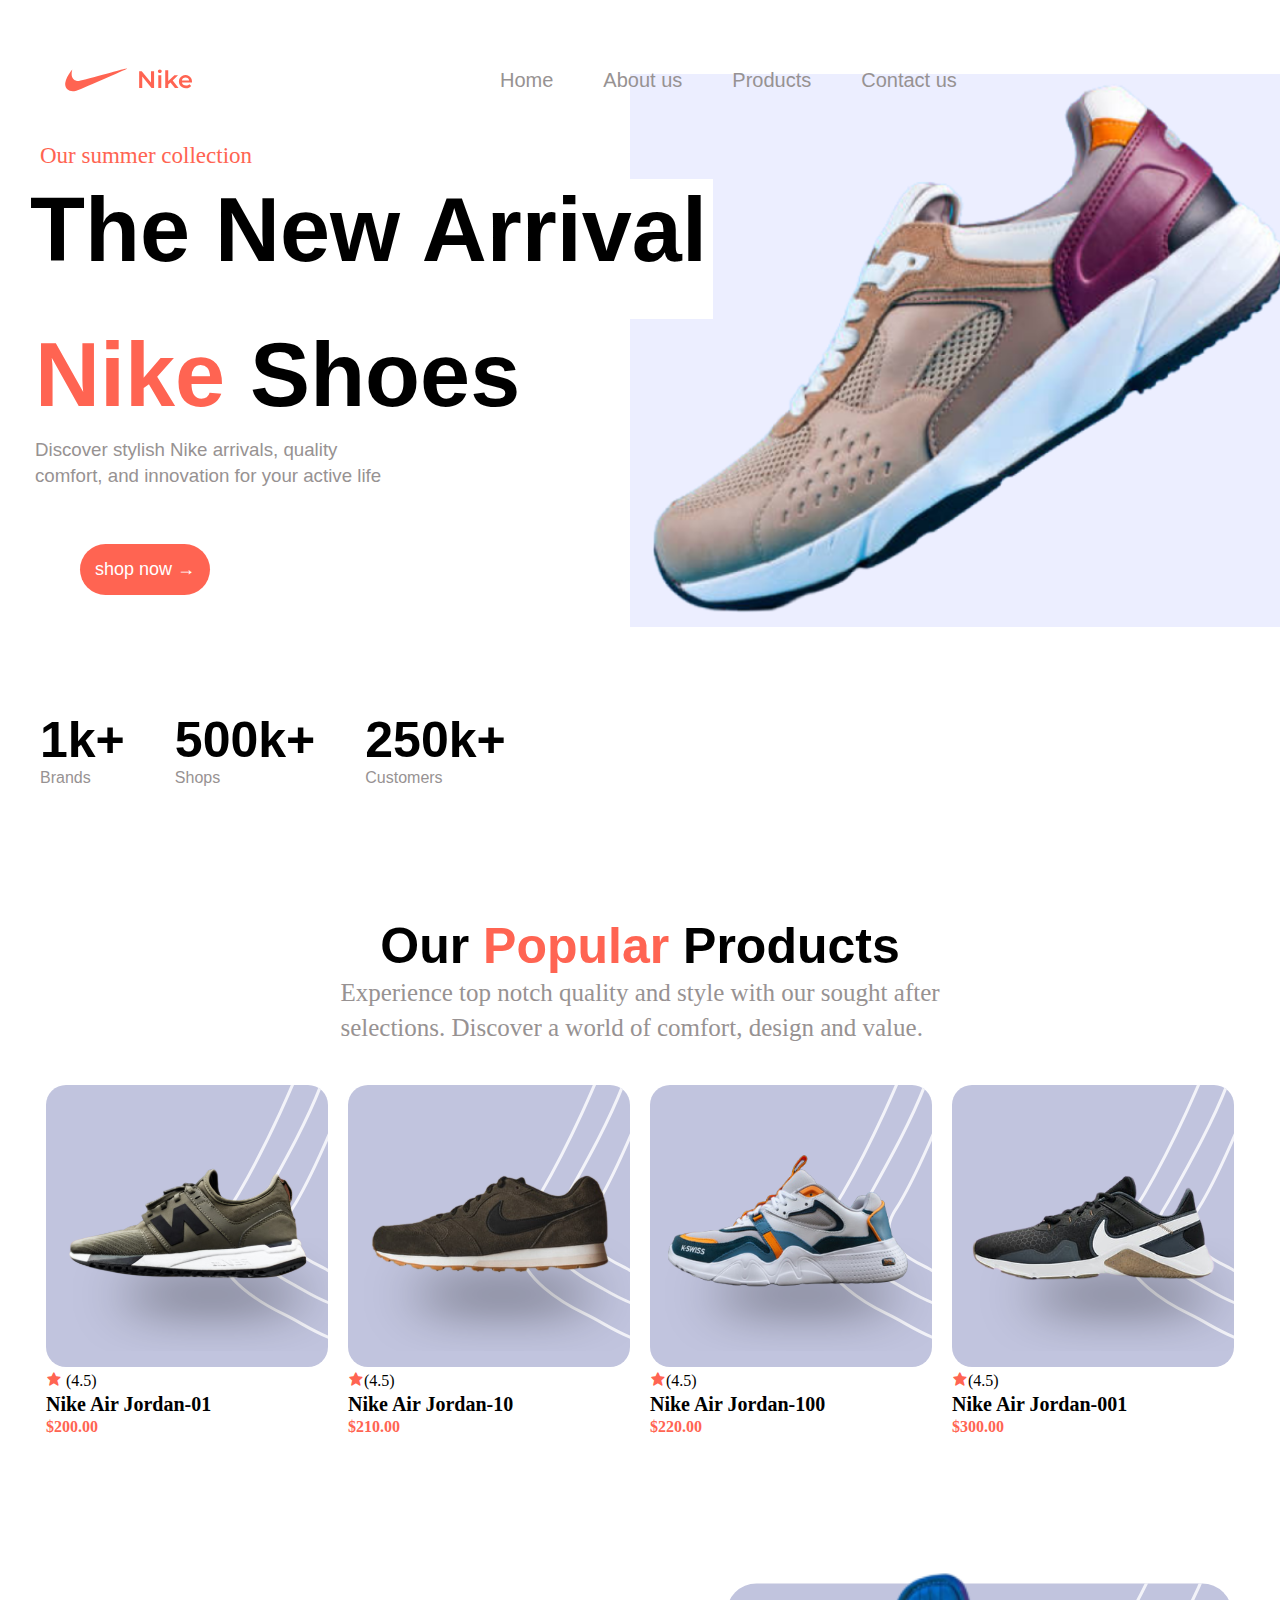
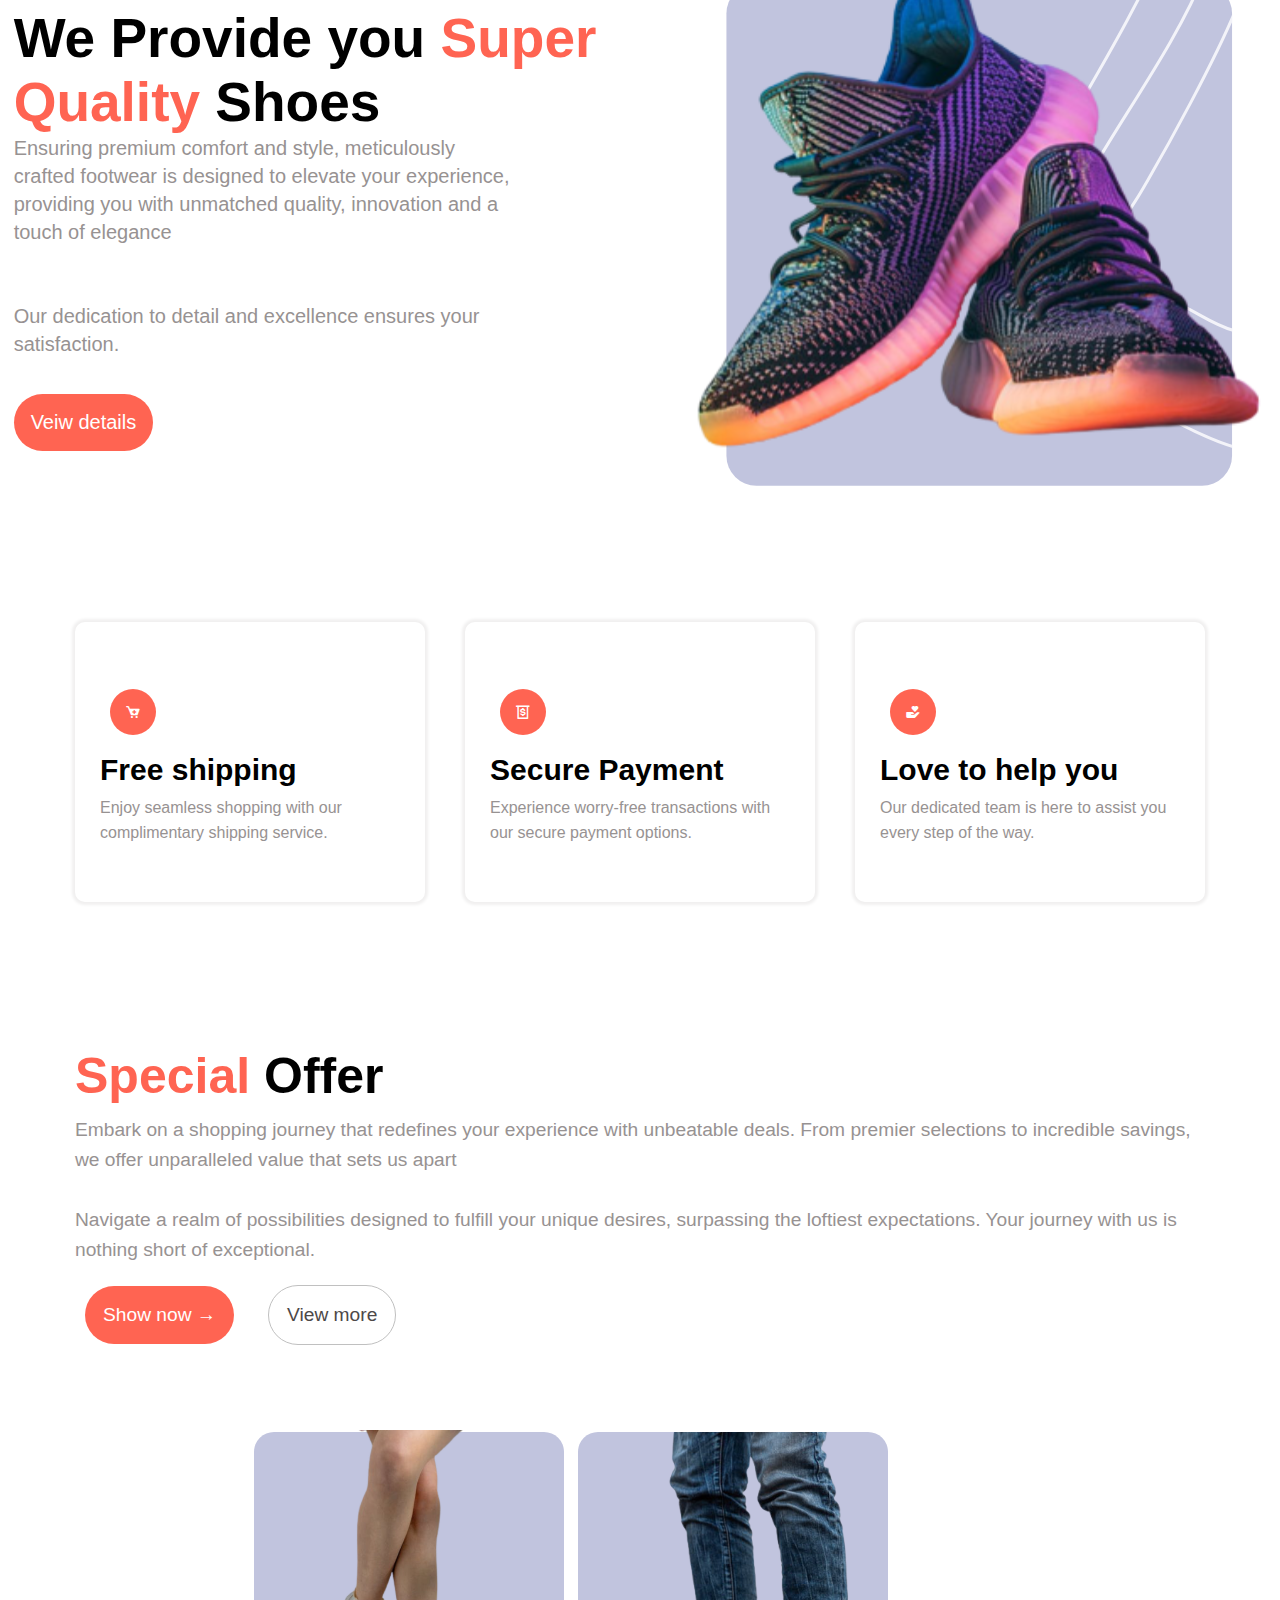
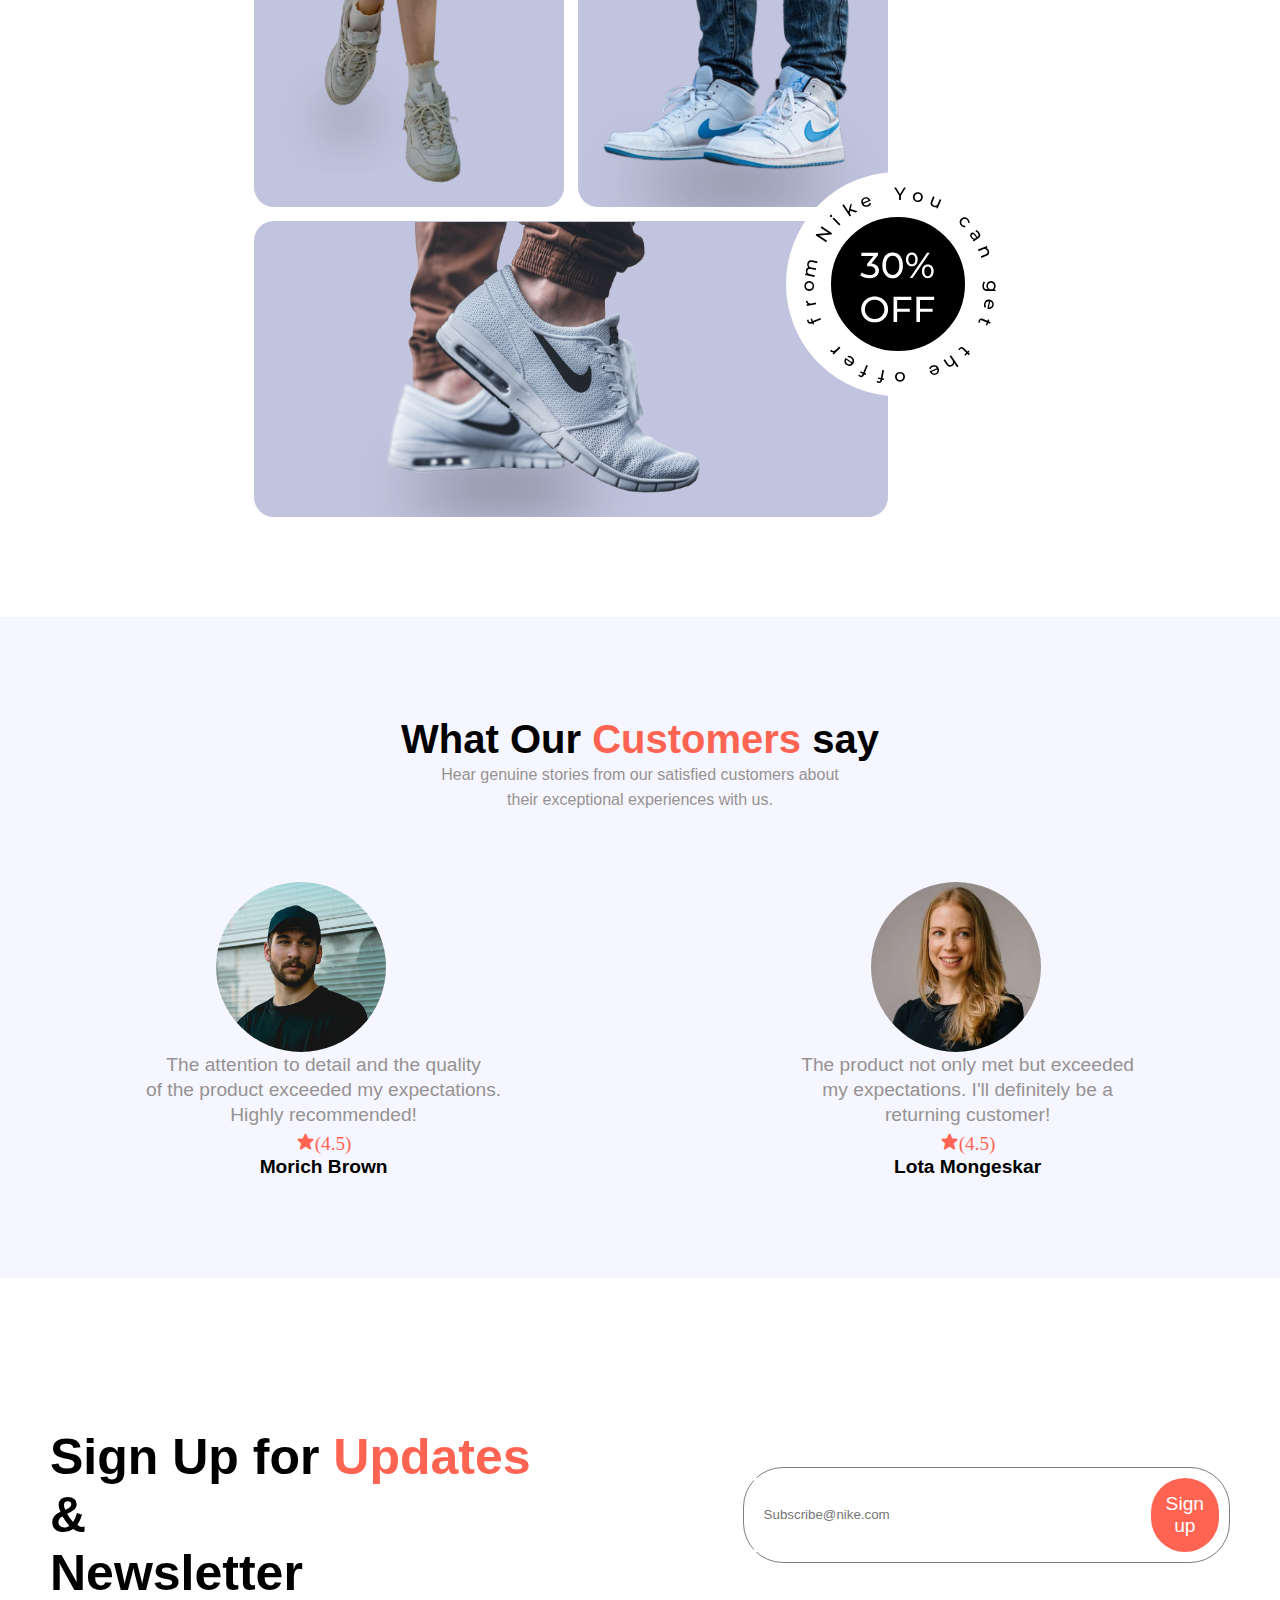
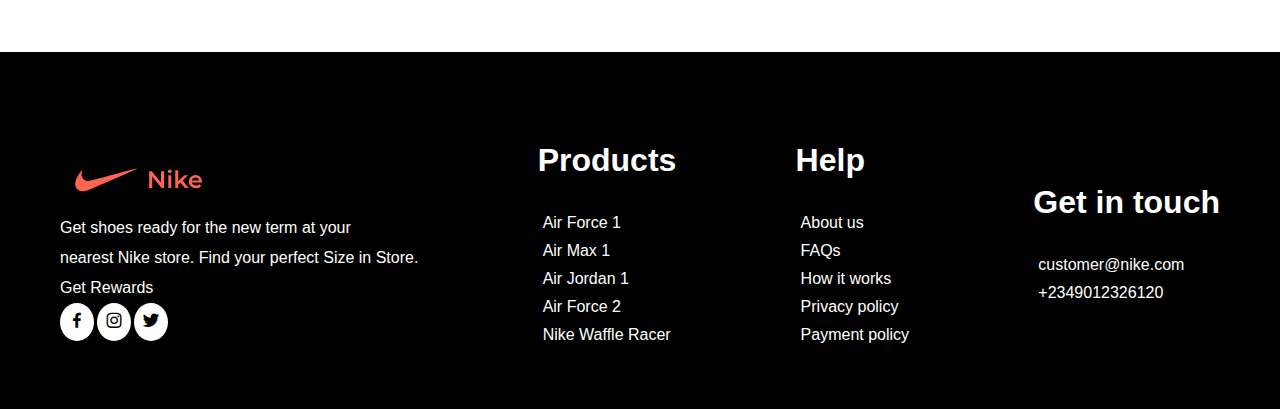
==== index.html @ fdbd0d97 "my first commit" ====
<!DOCTYPE html>
<html lang="en">

<head>
    <meta charset="UTF-8">
    <meta name="viewport" content="width=device-width, initial-scale=1.0">
    <title>Nike project</title>
    <link href='https://unpkg.com/boxicons@2.1.4/css/boxicons.min.css' rel='stylesheet'>
    <link rel="stylesheet" href="./assets/css/Nikeproject.css">
</head>

<body>
    <!-- First section -->
    <section>
        <div class="secI">
            <nav class="mainnav">
                <div class="logo"><img src="./assets/img/nike logo.svg"></div>
                <ul class="navi">
                    <li><a href="#nav">Home</a></li>
                    <li><a href="#nav">About us</a></li>
                    <li><a href="#nav">Products</a></li>
                    <li><a href="#nav">Contact us</a></li>
                </ul>
            </nav>
            <div>
                <div class="summer">
                    <p>Our summer collection</p>
                    <div id="new">
                        <h1>The New Arrival <br></h1>
                    </div>
                    <h2><span>Nike</span> Shoes</h2>
                    <h3>Discover stylish Nike arrivals, quality <br> comfort, and innovation for your active life</h3>
                    <button>shop now &rightarrow;<a href="#nav"></a></button>
                </div>
                <div class="BS">
                    <img src="./assets/img/big-shoe1.png" alt="" id="bigShoe">
                </div>
            </div>
            <div class="CB">
                <div class="">
                    <h1>1k+</h1>
                    <p>Brands</p>
                </div>
                <div>
                    <h1>500k+</h1>
                    <p>Shops</p>
                </div>
                <div class="">
                    <h1>250k+</h1>
                    <p>Customers</p>
                </div>
            </div>
        </div>
    </section>
    <!-- SECOND SECTION  -->
    <section class="secII">
        <div class="poproducts">
            <h1>Our <span>Popular</span> Products</h1>
            <p>Experience top notch quality and style with our sought after <br>
                selections. Discover a world of comfort, design and value.</p>
            <div class="popro">
                <div class="prod">
                    <img src="./assets/img/shoe7-BsqIJIUL.svg" alt=""><br>
                    <i class='bx bxs-star'></i> (4.5)
                    <p>Nike Air Jordan-01</p>
                    <span>$200.00</span>
                </div>
                <div class="prod">
                    <img src="./assets/img/shoe6-BuulgwAs.svg"><br>
                    <i class='bx bxs-star'></i>(4.5)
                    <p>Nike Air Jordan-10</p>
                    <span>$210.00</span>
                </div>
                <div class="prod">
                    <img src="./assets/img/shoe5-d8rHvqaM.svg" alt=""><br>
                    <i class='bx bxs-star'></i>(4.5)
                    <p>Nike Air Jordan-100</p>
                    <span>$220.00</span>
                </div>
                <div class="prod">
                    <img src="./assets/img/black shoe.svg" alt=""><br>
                    <i class='bx bxs-star'></i>(4.5)
                    <p>Nike Air Jordan-001</p>
                    <span>$300.00</span>
                </div>
            </div>
        </div>
    </section>
    <!-- SECTION 3 -->
    <section class="secIII">
        <div class="divIII">
            <div class="text">
                <h1>We Provide you <span>Super <br> Quality</span> Shoes</h1>
                <p>Ensuring premium comfort and style, meticulously <br>
                    crafted footwear is designed to elevate your experience, <br>
                    providing you with unmatched quality, innovation and a <br>
                    touch of elegance <br><br><br>
                    Our dedication to detail and excellence ensures your <br> satisfaction. </p>
                <br><br>
                <button>Veiw details</button>
            </div>
            <div>
                <img src="./assets/img/shoe8-BH9UJl2O.svg" alt="">
            </div>
        </div>
    </section>
    <!-- SECTION 4 (WHAT TO EXPECT)  -->
    <section class="secIV">
        <div class="whattoexpect">
            <div class="ship  WTE">
                <i class='bx bxs-cart-add'></i>
                <h2>Free shipping</h2>
                <p>Enjoy seamless shopping with our <br>
                    complimentary shipping service.</p>
            </div>
            <div class="withdraw WTE">
                <i class='bx bx-money-withdraw' undefined></i>
                <h2>Secure Payment</h2>
                <p>Experience worry-free transactions with our
                    secure payment options.</p>
            </div>
            <div class="help WTE">
                <i class='bx bxs-donate-heart'></i>
                <h2>Love to help you</h2>
                <p>Our dedicated team is here to assist you every
                    step of the way.</p>
            </div>
        </div>
    </section>
    <!-- SECTION 5 -->
    <section class="secV">
        <div>
            <div class="Special">
                <h1><span>Special</span> Offer</h1>
                <p>Embark on a shopping journey that redefines your
                    experience with unbeatable deals. From premier selections to incredible savings,<br>
                    we offer unparalleled value that sets us apart <br><br>
                    Navigate a realm of possibilities designed to fulfill your unique desires, surpassing the loftiest
                    expectations. Your journey with us is <br>
                    nothing short of exceptional.</p>
                <button id="Show">Show now &rightarrow;</button> <button id="view">View more</button>
            </div>
            <div class="trio">
                <img src="./assets/img/trio.svg" alt="">
            </div>
        </div>
    </section>
    <section class="secVI">
        <div class="say">
            <h1>What Our <span>Customers </span>say</h1>
            <p>Hear genuine stories from our satisfied customers about <br></p>
            <p>their exceptional experiences with us.</p>
        </div>
        <div class="rev">
            <div class="man">
                <img src="./assets/img/customer1-man.jpeg" alt="" width="170px" style="border-radius: 100px;">
                <p>The attention to detail and the quality <br> of the product exceeded my expectations. <br>
                    Highly recommended!</p>
                <i class='bx bxs-star'>(4.5)</i>
                <h3>Morich Brown</h3>
            </div>
            <div class="woman">
                <img src="./assets/img/customer2-woman.svg" alt="" width="170px">
                <p>The product not only met but exceeded <br>
                    my expectations. I'll definitely be a <br> returning customer!</p>
                <i class='bx bxs-star'>(4.5)</i>
                <h3>Lota Mongeskar</h3>
            </div>
        </div>
    </section>
    <!-- SECTION 6 -->
    <section class="secVII">
        <div class="reachout">
            <div class="Signup">
                <h1>Sign Up for <span>Updates</span> & <br> Newsletter</h1>
            </div>
            <div>
                <div class="inp">
                    <input type="text" placeholder="Subscribe@nike.com">
                    <button>Sign up</button>
                </div>
            </div>
        </div>
    </section>
    <!-- SECTION 7 -->
    <section class="secVIII">
        <div class="black">
            <div>
                <img src="./assets/img/nike logo.svg" alt="">
                <p>Get shoes ready for the new term at your <br>
                    nearest Nike store. Find your perfect Size in Store. <br>
                    Get Rewards </p>
                    <div class="icons-div">
                        <a href="#" class="link">
                            <i class='bx bxl-facebook'></i>
                        </a>
                        <a href="#" class="link">
                            <i class='bx bxl-instagram'></i>
                        </a>
                        <a href="#" class="link">
                            <i class='bx bxl-twitter'></i>
                        </a>

                    </div>
            </div>
            <div class="duct">
                <h1>Products</h1>
                <li>Air Force 1</li>
                <li>Air Max 1</li>
                <li>Air Jordan 1</li>
                <li>Air Force 2</li>
                <li>Nike Waffle Racer</li>
            </div>
            <div>
                <h1>Help</h1>
                <li>About us</li>
                <li>FAQs</li>
                <li>How it works</li>
                <li>Privacy policy</li>
                <li>Payment policy</li>
            </div>
            <div>
                <h1>Get in touch</h1>
                <li>customer@nike.com</li>
                <li>+2349012326120</li>
            </div>
        </div>
    </section>
</body>

</html>
---- assets/css/Nikeproject.css ----
* {
    margin: 0;
    padding: 0;
    box-sizing: border-box;
}

/* first section */
.logo {
    padding: 35px;
    /* margin: 10px; */
    margin-right: 15px;
    width: fit-content;
}
.secI{
    /* margin-right: 20%; */
    padding: 30px;
}
#bigShoe {
    position: relative;
    right: 80px;
    background-color: #eceeff;
    height: 100%;
    bottom: 2100px;
    margin:0 ;
    top: 0px;
    width: 55%;
    /* right: 100px; */
    left: 600px;
    z-index: -1;
}
.BS{
    margin-top: -55%;
    height: 90%;
    /* box-sizing: border-box; */
}
.navi a {
    text-decoration: none;
    list-style: none;
    color: #979292;
    display: flex;
    font-size: 20px;
    font-family: Arial, Helvetica, sans-serif;
}
/* .mainnav{
    position: fixed;
} */
ul{
    display: flex;
    gap: 50px;
    position: absolute;
    right: 300px;
    left: 500px;
    padding: 0;
    width: fit-content;
    margin-top: -5%;
}
.navi li {
    list-style: none;
    display: flex;
}
.summer p{
    font-size: 23px;
    color: #ff6452;
    padding: 10px;
}
#new h1{
    font-size: 90px;
    font-family: Arial, Helvetica, sans-serif;
    
}
#new{
    width: 56%;
    height: 140px;
    background-color: white;
}
.summer h2{
    font-size: 90px;
    font-family: Arial, Helvetica, sans-serif;
    padding: 5px;
}
.summer span{
    color: #ff6452;
}
.summer h3{
    color: #979292;
    font-family: Arial, Helvetica, sans-serif;
    font-weight: 100;
    padding: 5px;
    line-height: 140%;
}
.summer button{
    border: none;
    color: white;
    background-color: #ff6452;
    padding: 15px 15px 15px 15px;
    border-radius: 30px;
    font-family: Arial, Helvetica, sans-serif;
    font-size: 18px;
    margin: 50px;
    margin-bottom: 150px;
}
.CB{
    display: flex;
    gap: 50px;
    padding: 10px;
    margin-top: 70px;
}
.CB h1{
    font-size: 50px;
    font-family: Arial, Helvetica, sans-serif;
}
.CB p{
    color: #979292;
    font-family: Arial, Helvetica, sans-serif;
}
/* SECOND SECTION  */
.secII{
    padding-top: 60px;
}
.poproducts{
    padding: 30px;
    display: flex;
    flex-direction: column;
    align-items: center;
    justify-content: center;
}
.poproducts h1{
    font-family: Arial, Helvetica, sans-serif;
    font-size: 50px;
}
.poproducts span{
    color: #ff6452;
}
.poproducts p{
    color: #979292;
    line-height: 140%;
    font-size: 25px;
}
.popro{
    display: flex;
    gap: 20px;
    padding-top: 40px;
}
.bxs-star{
    color: #ff6452;
}
.prod p{
    color: black;
    font-size: 20px;
    font-weight: bolder;
}
.prod span{
    font-weight: bolder;
}
/* THIRD SECTION */
.divIII{
    display: flex;
    align-items: center;
    justify-content: center;
    gap: 100px;
    /* padding: 40px; */
    padding-top: 100px;
}
.text h1{
    font-size: 55px;
    font-family: Arial, Helvetica, sans-serif;
}
.text span{
    color: #ff6452;
}
.text p{
    color: #979292;
    font-family: Arial, Helvetica, sans-serif;
    font-size: 20px;
    line-height: 140%;
}
.text button{
    color: white;
    border: none;
    padding: 17px;
    /* padding-right: 70px; */
    background-color: #ff6452;
    border-radius: 30px;
    font-size: 20px;
}
/* SECTION 4 (WHAT TO EXPECT) */
.secIV{
    padding: 20px;
    padding-top: 80px;
}
.whattoexpect{
    display: flex;
    justify-content: center;
    align-items: center;
    gap: 40px;
    padding: 50px;
}
.WTE{
    background-color: white;
    height: 280px;
    width: 350px;
    box-shadow: 0px 0px 3px 3px rgb(241, 240, 240);
    border-radius: 10px;
    display: flex;
    flex-direction: column;
    /* align-items: center; */
    justify-content: center;
    padding: 25px;
    line-height: 150%;
}
.WTE h2{
    font-family: Arial, Helvetica, sans-serif;
    font-size: 30px;
    line-height: 50px;
}
.WTE p{
    font-family: Arial, Helvetica, sans-serif;
    color: #979292;
    line-break: normal;
    line-height: 25px;
}
.WTE i{
    color: white;
    background-color: #ff6452;
    padding: 15px;
    border-radius: 30px;
    display: flex;
    align-self: flex-start;
    margin: 10px;
}
/* SECTION 5 */
.Special{
    padding: 70px;
}
.Special h1{
    font-size: 50px;
    font-family: Arial, Helvetica, sans-serif;
    padding: 5px;
}
.Special span{
    color: #ff6452;
}
.Special p{
    color: #979292;
    font-family: Arial, Helvetica, sans-serif;
    font-size: larger;
    padding: 5px;
    line-height: 30px;
}
#Show{
    color: white;
    background-color: #ff6452;
    border: none;
    padding: 18px;
    border-radius: 30px;
    font-size: larger;
    margin: 15px;
}
#view{
    padding: 18px;
    background-color: white;
    border: 1px solid silver;
    border-radius: 30px;
    font-size: larger;
    color: rgb(77, 72, 72);
    margin: 15px;
}
.trio{
    display: flex;
    justify-content: center;
    align-items: center;
}
/* SECTION 6 */
.secVI{
    background-color: #f5f6ff;
    margin-top: 100px;
}
.say{
    display: flex;
    flex-direction: column;
    justify-content: center;
    align-items: center;
    padding: 20px;
    padding-top: 100px;
}
.say h1{
    font-size: 40px;
    font-family: Arial, Helvetica, sans-serif;
}
.say span{
    color: #ff6452;
}
.say p{
    color: #979292;
    font-family: Arial, Helvetica, sans-serif;
    line-height: 25px;

}
.man p{
    font-family: Arial, Helvetica, sans-serif;
    color: #979292;
    font-size: larger;
    line-height: 25px;
    text-align: center;
}
.man h3{
    font-size: larger;
    font-family: Arial, Helvetica, sans-serif;
    text-align: center;
}
.man img{
    display: flex;
    justify-content: center;
    align-items: center;
    position: relative;
    left: 70px;
}
.woman img{
    display: flex;
    justify-content: center;
    align-items: center;
    position: relative;
    left: 70px;
}
.woman p{
    font-family: Arial, Helvetica, sans-serif;
    color: #979292;
    font-size: larger;
    line-height: 25px;
    text-align: center;
}
.woman h3{
    font-size: larger;
    font-family: Arial, Helvetica, sans-serif;
    text-align: center;
}
.rev{
    display: flex;
    justify-content: center;
    align-items: center;
    gap: 300px;
    padding: 50px;
    margin-bottom: 100px;
    padding-bottom: 100px;
}
.rev i{
    text-align: center;
    display: flex;
    justify-content: center;
    padding: 5px;
    font-size: larger;
}
/* SECTION 7 */
.secVII{
    padding: 50px;
}
.Signup h1{
    font-family: Arial, Helvetica, sans-serif;
    font-size: 50px;
}
.Signup span{
    color: #ff6452;
}
.inp{
    display: flex;
}
.inp input{
    border: none;
    padding: 10px;
    
}
input:focus{
    outline: red;
    border: 1px solid red;
}
:placeholder-shown{
    border: none;
}
.inp{
    border: 1px solid rgb(128, 125, 125);
    width: 100%;
    padding: 10px;
    border-radius: 40px;
    display: flex;
    gap: 200px;
}
.inp button{
    border: none;
    background-color: #ff6452;
    color: white;
    padding: 15px;
    font-size: larger;
    border-radius: 40px;
    /* display: flex;
    align-self: flex-end;
    justify-self: flex-end; */
    
}
.reachout{
    display: flex;
    justify-content: center;
    align-items: center;
    gap: 190px;
    width: 100%;
}
/* SECTION 8 */
.secVIII{
    background-color: black;
}
.black{
    display: flex;
    justify-content: space-between;
    align-items: center;
    padding: 60px;
    padding-top: 90px;
    color: white;
    font-family: Arial, Helvetica, sans-serif;
    flex-wrap: wrap;
}
.black li{
    list-style: none;
    padding: 5px;
}
.black h1{
    padding-bottom: 30px;
}
.black p{
    line-height: 30px;
}
.black img{
    padding: 15px;
}
.link{
    color: black;
    text-decoration: none;
    font-size: 20px;
    background-color: white;
    padding: 7px 7px;
    border-radius: 50%;
    /* margin: 8px 5px;  */
    text-align: center;
}
.icons-div{
    display: flex;
    gap: 3px;
}
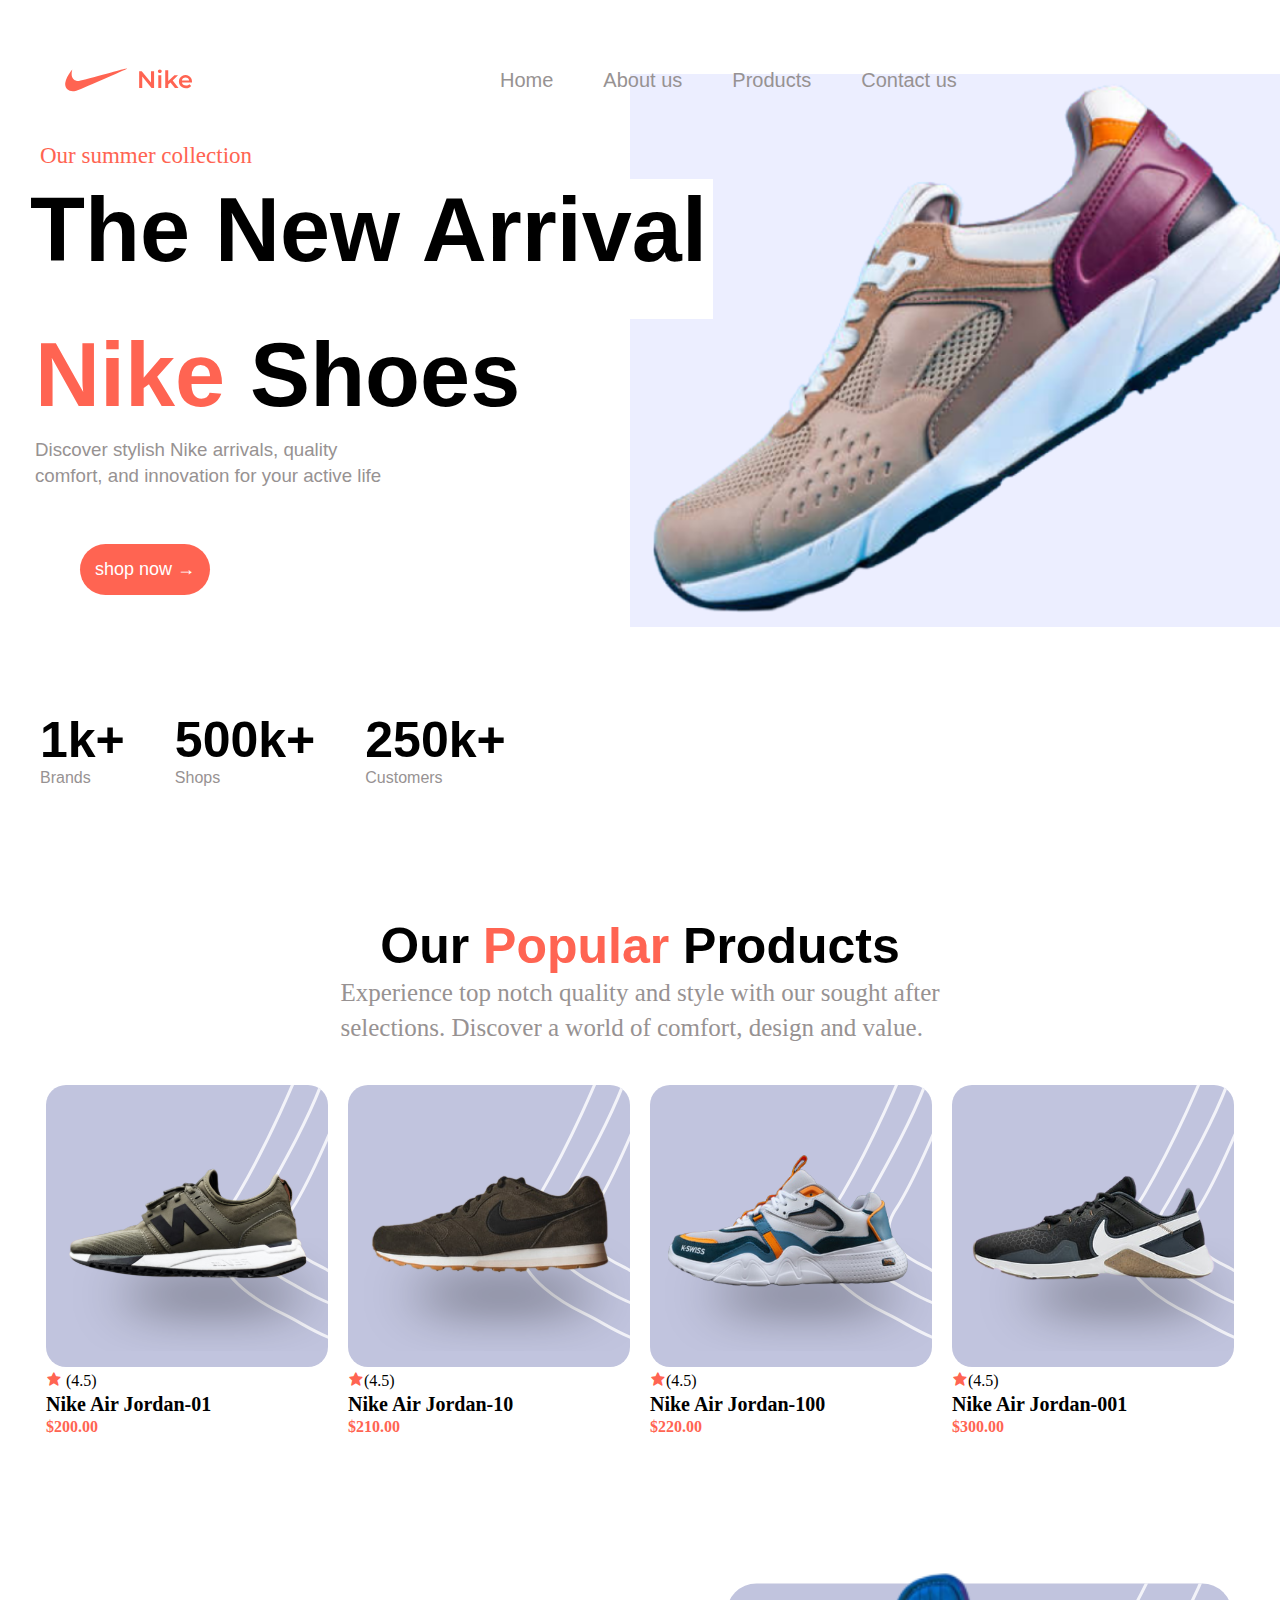
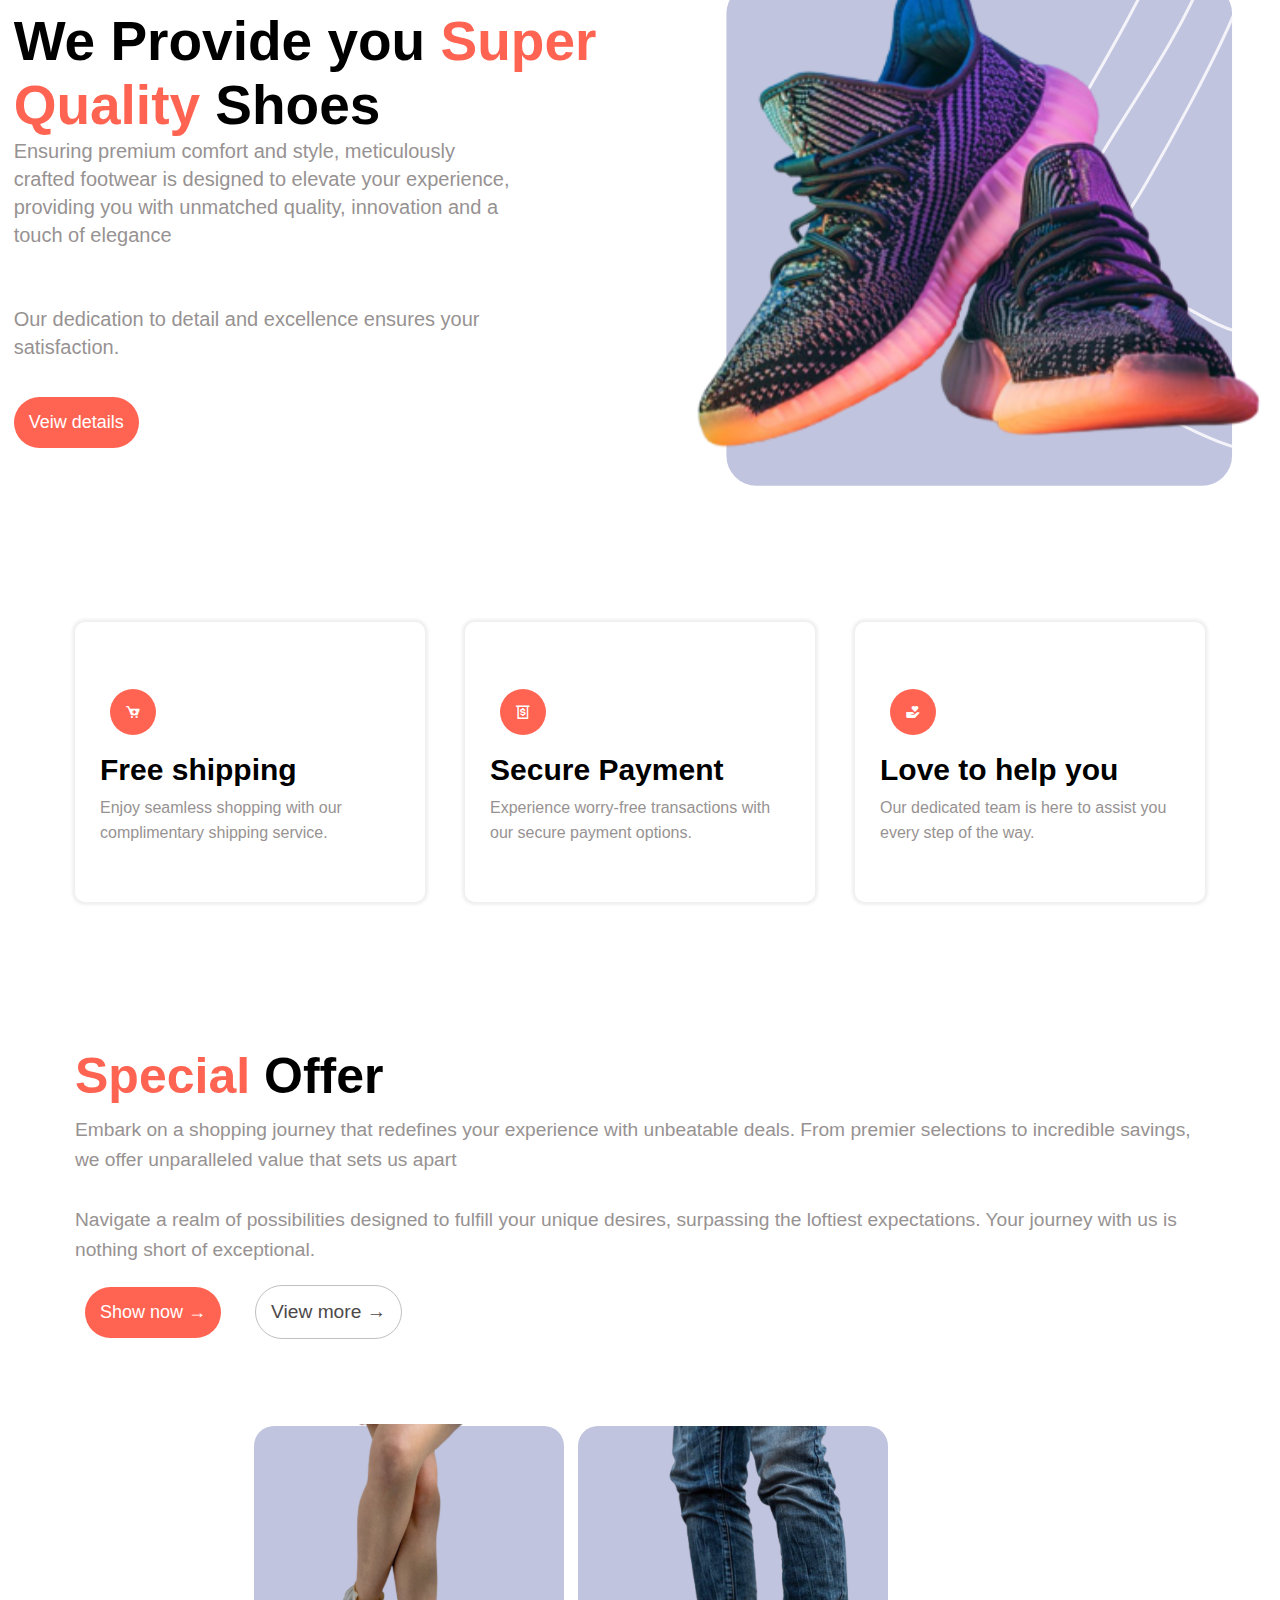
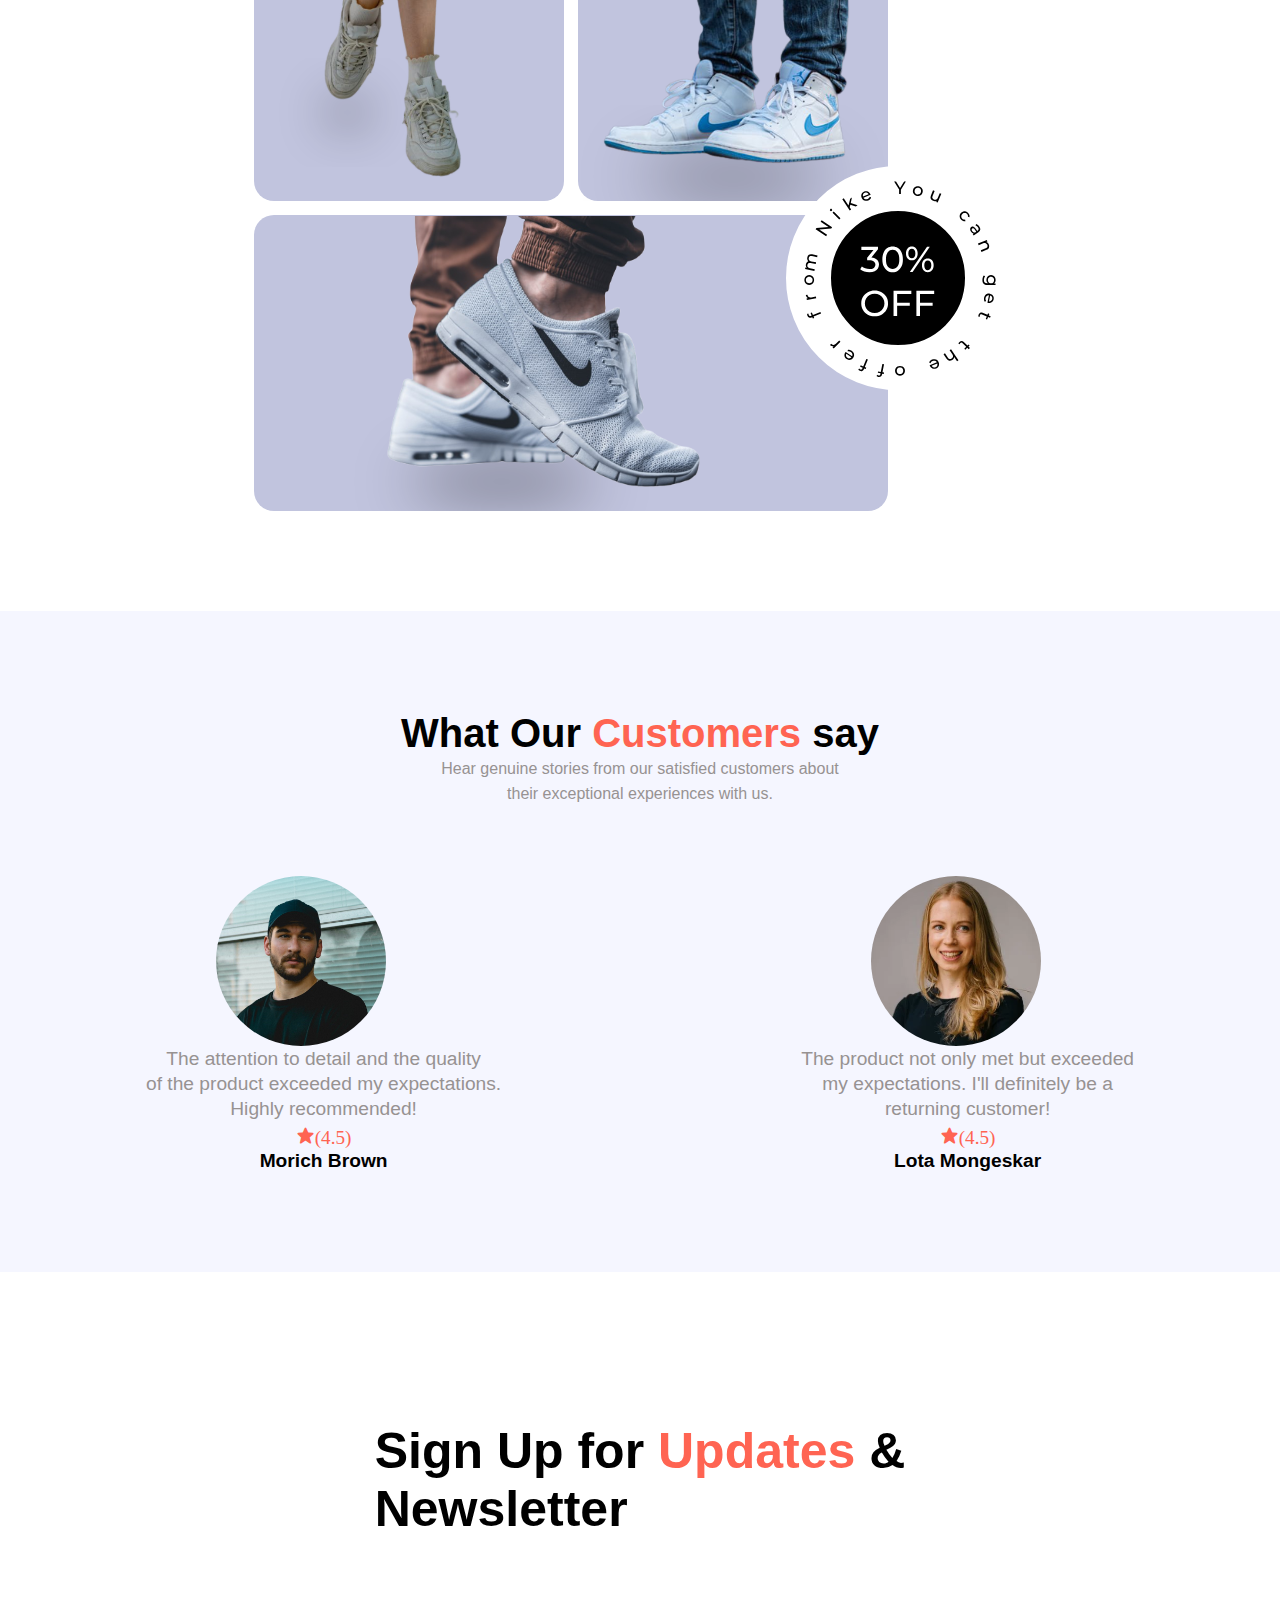
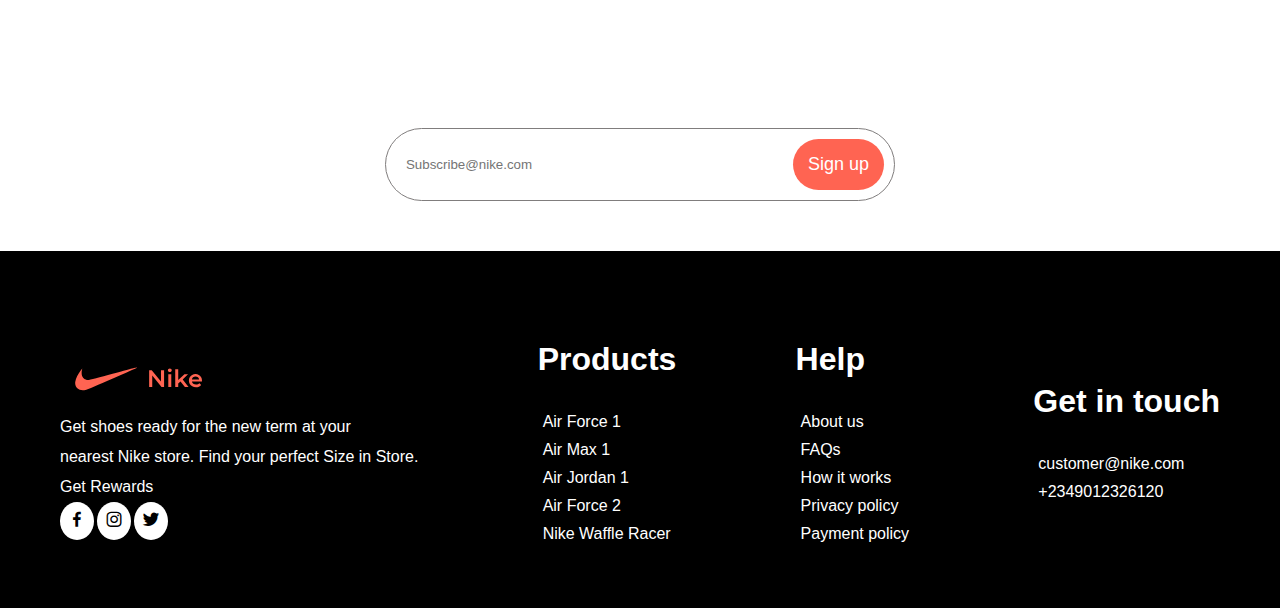
==== commit 16a89b56: "commit" ====
--- a/index.html
+++ b/index.html
@@ -6,6 +6,7 @@
     <meta name="viewport" content="width=device-width, initial-scale=1.0">
     <title>Nike project</title>
     <link href='https://unpkg.com/boxicons@2.1.4/css/boxicons.min.css' rel='stylesheet'>
+    <link rel="stylesheet" href="./assets/css/nike mediaquery.css">
     <link rel="stylesheet" href="./assets/css/Nikeproject.css">
 </head>
 
@@ -25,7 +26,7 @@
             <div>
                 <div class="summer">
                     <p>Our summer collection</p>
-                    <div id="new">
+                    <div class="new">
                         <h1>The New Arrival <br></h1>
                     </div>
                     <h2><span>Nike</span> Shoes</h2>
@@ -99,7 +100,7 @@
                 <br><br>
                 <button>Veiw details</button>
             </div>
-            <div>
+            <div class="purple">
                 <img src="./assets/img/shoe8-BH9UJl2O.svg" alt="">
             </div>
         </div>
@@ -138,7 +139,7 @@
                     Navigate a realm of possibilities designed to fulfill your unique desires, surpassing the loftiest
                     expectations. Your journey with us is <br>
                     nothing short of exceptional.</p>
-                <button id="Show">Show now &rightarrow;</button> <button id="view">View more</button>
+                <button id="Show">Show now &rightarrow;</button> <button id="view">View more &rightarrow;</button>
             </div>
             <div class="trio">
                 <img src="./assets/img/trio.svg" alt="">
--- a/assets/css/nike mediaquery.css
+++ b/assets/css/nike mediaquery.css
@@ -0,0 +1,52 @@
+@media screen and (max-width: 375px) {
+    *{
+        margin: 0;
+        padding: 0;
+        box-sizing: border-box;
+    }
+    #bigShoe {
+        display: none;
+    }
+
+    .summer {
+        /* line-height: 300px; */
+        display: flex;
+        flex-direction: column;
+    }
+
+    .new h1 {
+        /* line-height: ; */
+        font-size: 200px;
+    }
+
+    .summer h2 {
+        /* line-height: 200px; */
+        /* bottom: 100px; */
+        margin-top: 150px;
+    }
+    .navi{
+        /* font-size: 100px; */
+        color: red;
+        display: none;
+    }
+    .purple{
+        display: none;
+    }
+    .trio img{
+        width: 375px;
+    }
+    .inp input{
+        width: 80px;
+    }
+    .say h1{
+        font-size: 15px;
+        font-family: Arial, Helvetica, sans-serif;
+    }
+    .say p{
+        color: #979292;
+        font-family: Arial, Helvetica, sans-serif;
+        line-height: 15px;
+        padding: 0%;
+        display: none;
+    }
+}--- a/assets/css/Nikeproject.css
+++ b/assets/css/Nikeproject.css
@@ -63,12 +63,12 @@
     color: #ff6452;
     padding: 10px;
 }
-#new h1{
+.new h1{
     font-size: 90px;
     font-family: Arial, Helvetica, sans-serif;
     
 }
-#new{
+.new{
     width: 56%;
     height: 140px;
     background-color: white;
@@ -101,6 +101,7 @@
 }
 .CB{
     display: flex;
+    flex-wrap: wrap;
     gap: 50px;
     padding: 10px;
     margin-top: 70px;
@@ -140,6 +141,7 @@
     display: flex;
     gap: 20px;
     padding-top: 40px;
+    flex-wrap: wrap;
 }
 .bxs-star{
     color: #ff6452;
@@ -175,13 +177,15 @@
     line-height: 140%;
 }
 .text button{
-    color: white;
-    border: none;
-    padding: 17px;
-    /* padding-right: 70px; */
+    border: none;
+    color: white;
     background-color: #ff6452;
-    border-radius: 30px;
-    font-size: 20px;
+    padding: 15px 15px 15px 15px;
+    border-radius: 30px;
+    font-family: Arial, Helvetica, sans-serif;
+    font-size: 18px;
+    /* margin: 50px; */
+    /* margin-bottom: 150px; */
 }
 /* SECTION 4 (WHAT TO EXPECT) */
 .secIV{
@@ -194,6 +198,7 @@
     align-items: center;
     gap: 40px;
     padding: 50px;
+    flex-wrap: wrap;
 }
 .WTE{
     background-color: white;
@@ -248,16 +253,18 @@
     line-height: 30px;
 }
 #Show{
+    border: none;
     color: white;
     background-color: #ff6452;
-    border: none;
-    padding: 18px;
-    border-radius: 30px;
-    font-size: larger;
+    padding: 15px 15px 15px 15px;
+    border-radius: 30px;
+    font-family: Arial, Helvetica, sans-serif;
+    font-size: 18px;
     margin: 15px;
+    /* margin-bottom: 150px; */
 }
 #view{
-    padding: 18px;
+    padding: 15px 15px 15px 15px;
     background-color: white;
     border: 1px solid silver;
     border-radius: 30px;
@@ -342,6 +349,7 @@
     padding: 50px;
     margin-bottom: 100px;
     padding-bottom: 100px;
+    flex-wrap: wrap;
 }
 .rev i{
     text-align: center;
@@ -370,8 +378,7 @@
     
 }
 input:focus{
-    outline: red;
-    border: 1px solid red;
+    outline: none;
 }
 :placeholder-shown{
     border: none;
@@ -386,18 +393,19 @@
 }
 .inp button{
     border: none;
+    color: white;
     background-color: #ff6452;
-    color: white;
-    padding: 15px;
-    font-size: larger;
-    border-radius: 40px;
-    /* display: flex;
-    align-self: flex-end;
-    justify-self: flex-end; */
+    padding: 15px 15px 15px 15px;
+    border-radius: 30px;
+    font-family: Arial, Helvetica, sans-serif;
+    font-size: 18px;
+    /* margin: 50px; */
+    /* margin-bottom: 150px; */
     
 }
 .reachout{
     display: flex;
+    flex-wrap: wrap;
     justify-content: center;
     align-items: center;
     gap: 190px;
